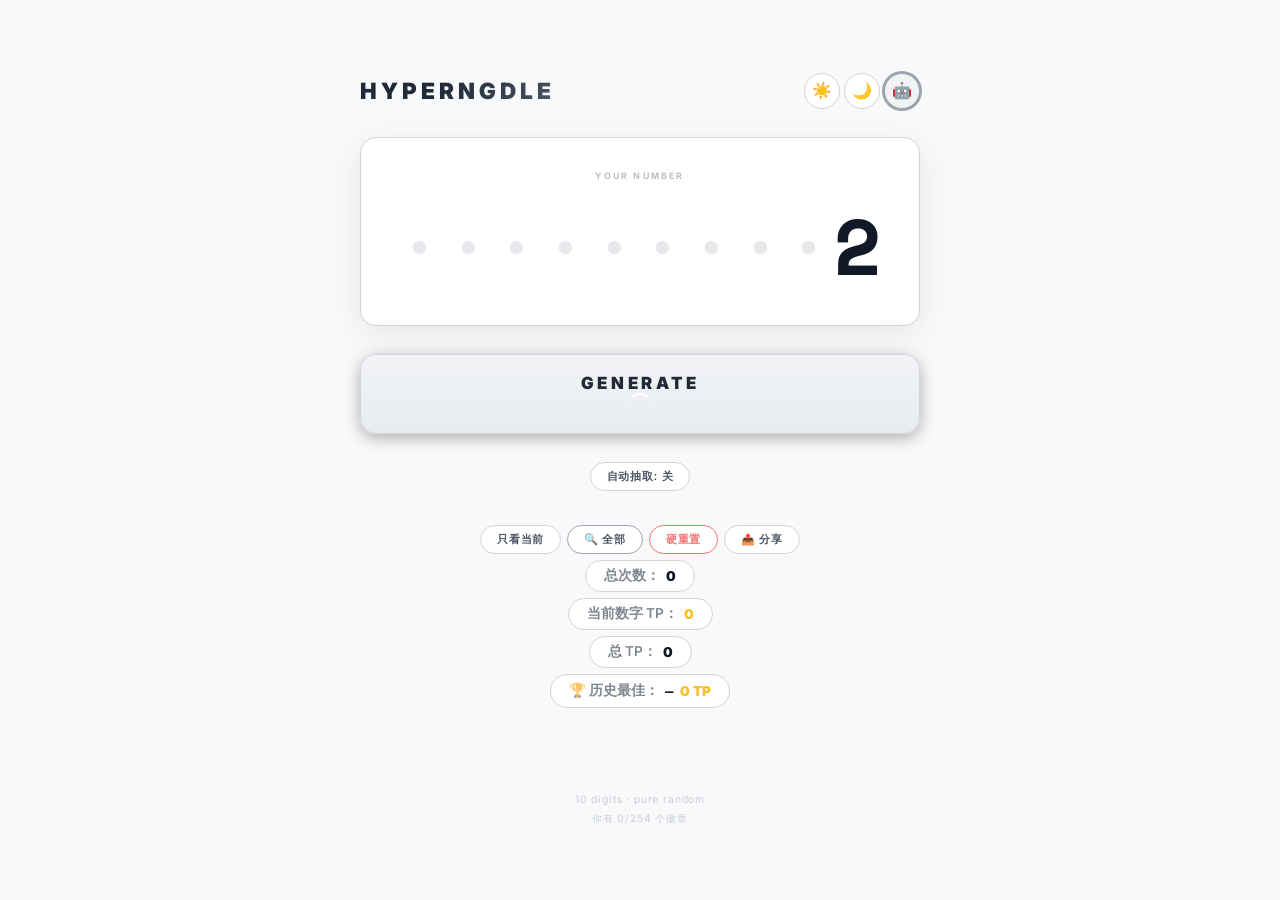
==== HYPERNGdle/index.html @ 8ba13010 "Add files via upload" ====
<!DOCTYPE html>
<html lang="zh-CN">
<head>
    <meta charset="UTF-8" />
    <meta name="viewport" content="width=device-width, initial-scale=1.0" />
    <title>HYPERNGdle</title>

    <link rel="preconnect" href="https://fonts.googleapis.com" />
    <link rel="preconnect" href="https://fonts.gstatic.com" crossorigin />
    <link href="https://fonts.googleapis.com/css2?family=Inter:opsz,wght@14..32,400;14..32,700;14..32,900&family=Space+Mono:wght@400;700&display=swap" rel="stylesheet" />
    <link rel="stylesheet" href="style.css" />
</head>
<body>

    <div class="app" role="main">
        <div class="app-header">
            <h1 class="title">HYPERNGdle</h1>
            <div class="theme-switcher" id="themeSwitcher">
                <button class="theme-btn" data-theme="light" aria-label="亮色主题">☀️</button>
                <button class="theme-btn" data-theme="dark" aria-label="暗色主题">🌙</button>
                <button class="theme-btn" data-theme="auto" aria-label="跟随系统">🤖</button>
            </div>
        </div>

        <div class="number-card" id="numberCard">
            <div class="number-card__label">Your Number</div>
            <div class="number-card__digits" id="digitsContainer">
                <!-- 10 个占位符，JS 会填充 -->
            </div>
        </div>

        <button class="btn-generate" id="generateBtn" aria-label="生成新的10位随机数">
            <span class="btn__text">Generate</span>
            <span class="btn__spinner"></span>
        </button>

        <!-- ===== 新增：自动抽取开关 ===== -->
        <div class="auto-generate-controls">
            <button id="autoGenerateBtn" class="btn-toggle-badges">自动抽取: 关</button>
        </div>

        <!-- 徽章 & 得分区域 -->
        <div class="badge-area" id="badgeArea">
            <div class="badge-area__scores">
                <div class="badge-controls">
                    <button id="toggleBadgeDisplay" class="btn-toggle-badges">隐藏未获得徽章</button>
                    <button id="filterBtn" class="btn-toggle-badges btn-filter">🔍 全部</button>
                    <button id="hardResetBtn" class="btn-toggle-badges btn-reset" style="color: #f87171; border-color: #f87171;">硬重置</button>
                    <button class="btn-share" id="shareBtn" aria-label="分享当前数字"><span>📤 分享</span></button>
                </div>
                <div class="badge-score-item">
                    <span class="badge-score-label">总次数：</span>
                    <span class="badge-score-value" id="totalGenerations">0</span>
                </div>
                <div class="badge-score-item">
                    <span class="badge-score-label">当前数字 TP：</span>
                    <span class="badge-score-value" id="currentScore">0</span>
                </div>
                <div class="badge-score-item">
                    <span class="badge-score-label">总 TP：</span>
                    <span class="badge-score-value" id="totalScore">0</span>
                </div>
                <div class="badge-score-item best-record" id="bestRecord">
                    <span class="best-label">🏆 历史最佳：</span>
                    <span class="best-number" id="bestNumber">—</span>
                    <span class="best-score" id="bestScore">0 TP</span>
                </div>
            </div>
            <div class="badge-list" id="badgeList"></div>
        </div>

        <div class="footer">
            <div>10 digits · pure random</div>
            <div class="badge-progress" id="badgeProgress">你有 0/0 个徽章</div>
        </div>
    </div>

    <!-- 按顺序加载 JS -->
    <script src="math-utils.js"></script>
    <script src="badge-defs.js"></script>
    <script src="badges.js"></script>
    <script src="app.js"></script>
</body>
</html>
---- HYPERNGdle/style.css ----
/* ===== RNGdle 完全复刻（极致优化版） ===== */
*,
*::before,
*::after {
    margin: 0;
    padding: 0;
    box-sizing: border-box;
}

/* ===== 基础变量（默认暗色） ===== */
:root {
    --background: #0a0a0a;
    --surface: #141414;
    --surface-raised: #1e1e1e;
    --surface-dim: #0f0f0f;
    --outline: #2a2a2a;
    --outline-strong: #4a4a4a;
    --prose: #f0f0f0;
    --prose-2: #b8b8b8;
    --prose-3: #5a5a5a;
    --radius: 16px;
    --font-ui: 'Inter', -apple-system, BlinkMacSystemFont, sans-serif;
    --font-mono: 'Space Mono', 'Courier New', monospace;

    --rarity-平庸: #b0b0b0;
    --rarity-普通: #6ee7b7;
    --rarity-罕见: #93c5fd;
    --rarity-稀有: #a78bfa;
    --rarity-史诗: #fbbf24;
    --rarity-传说: #f472b6;
    --rarity-神话: #34d399;
    --rarity-超越: #60a5fa;
    --rarity-终结: #f87171;
}

/* ===== 亮色主题覆盖 ===== */
[data-theme="light"] {
    --background: #f8f9fa;
    --surface: #ffffff;
    --surface-raised: #f1f3f5;
    --surface-dim: #e9ecef;
    --outline: #d1d5db;
    --outline-strong: #9ca3af;
    --prose: #111827;
    --prose-2: #4b5563;
    --prose-3: #9ca3af;
}

html {
    font-size: 16px;
    -webkit-font-smoothing: antialiased;
}

body {
    background: var(--background);
    color: var(--prose);
    font-family: var(--font-ui);
    min-height: 100dvh;
    display: flex;
    align-items: center;
    justify-content: center;
    padding: 20px;
    background-image:
        radial-gradient(ellipse at 50% 90%, rgba(255, 255, 255, 0.025) 0%, transparent 70%),
        radial-gradient(ellipse at 30% 20%, rgba(255, 255, 255, 0.015) 0%, transparent 50%);
}

.app {
    width: 100%;
    max-width: 560px;
    display: flex;
    flex-direction: column;
    align-items: center;
    gap: 28px;
}

/* ===== 标题 + 主题切换 ===== */
.app-header {
    width: 100%;
    display: flex;
    align-items: center;
    justify-content: space-between;
    gap: 12px;
}

.title {
    font-size: 1.4rem;
    font-weight: 900;
    letter-spacing: 0.18em;
    text-transform: uppercase;
    color: var(--prose);
    background: linear-gradient(135deg, #fff 40%, var(--prose-2) 100%);
    -webkit-background-clip: text;
    -webkit-text-fill-color: transparent;
    background-clip: text;
    filter: drop-shadow(0 0 30px rgba(255, 255, 255, 0.04));
    margin: 0;
}

[data-theme="light"] .title {
    background: linear-gradient(135deg, #1f2937 40%, #4b5563 100%);
    -webkit-background-clip: text;
    -webkit-text-fill-color: transparent;
    background-clip: text;
}

.theme-switcher {
    display: flex;
    gap: 4px;
    flex-shrink: 0;
}

.theme-btn {
    background: var(--surface);
    border: 1px solid var(--outline);
    color: var(--prose-2);
    width: 36px;
    height: 36px;
    border-radius: 50%;
    font-size: 1rem;
    cursor: pointer;
    display: flex;
    align-items: center;
    justify-content: center;
    transition: all 0.2s ease;
    padding: 0;
}

.theme-btn:hover {
    border-color: var(--outline-strong);
    color: var(--prose);
    background: var(--surface-raised);
    transform: scale(1.05);
}

.theme-btn:active {
    transform: scale(0.92);
}

.theme-btn.active {
    border-color: var(--outline-strong);
    color: var(--prose);
    background: var(--surface-raised);
    box-shadow: 0 0 0 2px var(--outline-strong);
}

/* ===== 数字卡片 ===== */
.number-card {
    width: 100%;
    background: var(--surface);
    border: 1px solid var(--outline);
    border-radius: var(--radius);
    padding: 32px 20px 28px;
    display: flex;
    flex-direction: column;
    align-items: center;
    gap: 6px;
    position: relative;
    overflow: hidden;
    transition: border-color 0.4s ease, box-shadow 0.4s ease;
    box-shadow: 0 8px 32px rgba(0, 0, 0, 0.6), inset 0 1px 0 rgba(255, 255, 255, 0.05);
}
[data-theme="light"] .number-card {
    box-shadow: 0 8px 32px rgba(0, 0, 0, 0.08), inset 0 1px 0 rgba(255, 255, 255, 0.8);
}
.number-card::before {
    content: '';
    position: absolute;
    inset: -1px -1px auto -1px;
    height: 55%;
    background: linear-gradient(180deg,
            rgba(255, 255, 255, 0.06) 0%,
            rgba(255, 255, 255, 0.02) 40%,
            transparent 100%);
    pointer-events: none;
    border-radius: var(--radius) var(--radius) 0 0;
}
.number-card::after {
    content: '';
    position: absolute;
    inset: auto -1px -1px -1px;
    height: 30%;
    background: linear-gradient(0deg, rgba(255, 255, 255, 0.02) 0%, transparent 100%);
    pointer-events: none;
    border-radius: 0 0 var(--radius) var(--radius);
}
.number-card__label {
    font-size: 0.55rem;
    font-weight: 700;
    letter-spacing: 0.25em;
    text-transform: uppercase;
    color: var(--prose-3);
    position: relative;
    z-index: 1;
    margin-bottom: 6px;
    opacity: 0.7;
}
.number-card__digits {
    display: flex;
    justify-content: center;
    align-items: center;
    gap: 0.04em;
    font-family: var(--font-mono);
    font-weight: 700;
    font-size: clamp(2.4rem, 10vw, 4.4rem);
    letter-spacing: 0.04em;
    color: var(--prose);
    text-shadow: 0 1px 4px rgba(0, 0, 0, 0.6);
    position: relative;
    z-index: 1;
    min-height: 1.4em;
    filter: drop-shadow(0 0 10px rgba(255, 255, 255, 0.04));
}
[data-theme="light"] .number-card__digits {
    text-shadow: 0 1px 4px rgba(0, 0, 0, 0.05);
}
.digit {
    display: inline-block;
    transition: color 0.15s ease, transform 0.25s cubic-bezier(0.34, 1.56, 0.64, 1), opacity 0.2s ease;
    min-width: 0.5em;
    text-align: center;
    color: var(--prose-3);
    opacity: 0.25;
    font-weight: 700;
}
.digit--active {
    color: var(--prose);
    opacity: 1;
    transform: scale(1.12);
    text-shadow: 0 0 24px rgba(255, 255, 255, 0.10);
}
.digit--revealed {
    color: var(--prose);
    opacity: 1;
    transform: scale(1);
    text-shadow: 0 0 16px rgba(255, 255, 255, 0.06);
}
.digit--leading-zero {
    opacity: 0.18 !important;
    color: var(--prose-3) !important;
    transform: scale(0.92) !important;
}
.number-card--glow {
    border-color: var(--outline-strong);
    box-shadow: 0 8px 40px rgba(255, 255, 255, 0.05), inset 0 0 40px rgba(255, 255, 255, 0.02);
}
[data-theme="light"] .number-card--glow {
    box-shadow: 0 8px 40px rgba(0, 0, 0, 0.08), inset 0 0 40px rgba(0, 0, 0, 0.02);
}

/* ===== 生成按钮 ===== */
.btn-generate {
    width: 100%;
    padding: 18px 12px;
    background: linear-gradient(180deg, #1e1e1e 0%, #0e0e0e 100%);
    color: #fff;
    font-family: var(--font-ui);
    font-size: 1.05rem;
    font-weight: 900;
    letter-spacing: 0.22em;
    text-transform: uppercase;
    border: 1px solid var(--outline);
    border-radius: var(--radius);
    cursor: pointer;
    transition: all 0.2s cubic-bezier(0.34, 1.56, 0.64, 1);
    position: relative;
    overflow: hidden;
    user-select: none;
    box-shadow: 0 4px 20px rgba(0, 0, 0, 0.5), inset 0 1px 0 rgba(255, 255, 255, 0.05);
}
[data-theme="light"] .btn-generate {
    background: linear-gradient(180deg, #f1f3f5 0%, #e9ecef 100%);
    color: #1f2937;
    box-shadow: 0 4px 20px rgba(0, 0, 0, 0.05);
}
.btn-generate::before {
    content: '';
    position: absolute;
    inset: 0;
    background: linear-gradient(180deg, rgba(255, 255, 255, 0.05) 0%, transparent 60%);
    pointer-events: none;
    border-radius: var(--radius);
}
.btn-generate:hover:not(:disabled) {
    background: linear-gradient(180deg, #2e2e2e 0%, #1a1a1a 100%);
    border-color: var(--outline-strong);
    transform: scale(1.015);
    box-shadow: 0 8px 32px rgba(0, 0, 0, 0.6), inset 0 1px 0 rgba(255, 255, 255, 0.08);
}
[data-theme="light"] .btn-generate:hover:not(:disabled) {
    background: linear-gradient(180deg, #ffffff 0%, #f1f3f5 100%);
    box-shadow: 0 8px 32px rgba(0, 0, 0, 0.08);
}
.btn-generate:active:not(:disabled) {
    transform: scale(0.97);
    box-shadow: 0 2px 8px rgba(0, 0, 0, 0.3);
    transition-duration: 0.06s;
}
.btn-generate:disabled {
    opacity: 0.45;
    cursor: not-allowed;
    transform: none;
    box-shadow: 0 4px 16px rgba(0, 0, 0, 0.3);
}
.btn-generate .btn__text {
    transition: opacity 0.2s ease;
    position: relative;
    z-index: 1;
}
.btn-generate .btn__spinner {
    display: none;
    width: 22px;
    height: 22px;
    border: 2.5px solid rgba(255, 255, 255, 0.12);
    border-top-color: #fff;
    border-radius: 50%;
    animation: spin 0.7s linear infinite;
    margin: 0 auto;
    position: relative;
    z-index: 1;
}
.btn-generate.is-loading .btn__text {
    opacity: 0;
}
.btn-generate.is-loading .btn__spinner {
    display: block;
}
@keyframes spin {
    to { transform: rotate(360deg); }
}

/* ===== 徽章区域 ===== */
.badge-area {
    width: 100%;
    display: flex;
    flex-direction: column;
    align-items: center;
    gap: 14px;
    margin-top: 2px;
}
.badge-area__scores {
    display: flex;
    flex-direction: column;
    align-items: center;
    gap: 6px;
    width: 100%;
}
.badge-score-item {
    display: flex;
    align-items: center;
    gap: 6px;
    font-size: 0.85rem;
    font-weight: 600;
    color: var(--prose-2);
    background: var(--surface);
    padding: 6px 18px;
    border-radius: 40px;
    border: 1px solid var(--outline);
    box-shadow: inset 0 1px 0 rgba(255, 255, 255, 0.03);
}
.badge-score-label {
    opacity: 0.7;
}
.badge-score-value {
    color: var(--prose);
    font-weight: 900;
}
#currentScore {
    color: #fbbf24;
}
.badge-list {
    display: flex;
    flex-wrap: wrap;
    justify-content: center;
    gap: 8px;
    min-height: 38px;
    padding: 2px 0;
}

/* ===== 徽章 Pill ===== */
.badge-pill {
    display: inline-flex;
    align-items: center;
    gap: 0.3rem;
    padding: 0.25rem 0.7rem 0.25rem 0.5rem;
    border-radius: 9999px;
    font-family: var(--font-ui);
    font-size: 0.75rem;
    font-weight: 600;
    background: var(--surface-raised);
    border: 1px solid var(--outline);
    color: var(--prose-2);
    transition: transform 0.15s ease, border-color 0.2s ease, box-shadow 0.2s ease;
    box-shadow: inset 0 1px 0 rgba(255, 255, 255, 0.03);
    background-image: radial-gradient(circle at 30% 30%, rgba(255, 255, 255, 0.04) 0%, transparent 70%);
    cursor: default;
}
.badge-pill:hover {
    transform: translateY(-1px) scale(1.02);
    box-shadow: 0 6px 16px rgba(0, 0, 0, 0.4);
}
.badge-pill .badge-emoji {
    font-size: 1rem;
    line-height: 1;
    filter: drop-shadow(0 1px 2px rgba(0, 0, 0, 0.3));
}
.badge-pill .badge-name {
    color: var(--prose);
    font-weight: 600;
}
.badge-pill .badge-rarity {
    font-size: 0.5rem;
    font-weight: 700;
    letter-spacing: 0.08em;
    text-transform: uppercase;
    padding: 2px 10px;
    border-radius: 20px;
    background: rgba(255, 255, 255, 0.05);
    border: 1px solid currentColor;
    line-height: 1.4;
    opacity: 0.9;
}
.badge-pill .badge-score {
    font-size: 0.55rem;
    font-weight: 700;
    letter-spacing: 0.04em;
    padding: 2px 10px;
    border-radius: 20px;
    background: rgba(255, 255, 255, 0.05);
    border: 1px solid rgba(255, 255, 255, 0.12);
    color: var(--prose-2);
    line-height: 1.4;
    white-space: nowrap;
}

/* 稀有度颜色 */
.badge-pill--平庸 { border-color: var(--rarity-平庸); color: var(--rarity-平庸); background: rgba(176,176,176,0.07); box-shadow: 0 0 6px rgba(176,176,176,0.1); }
.badge-pill--平庸 .badge-rarity { color: var(--rarity-平庸); border-color: var(--rarity-平庸); }
.badge-pill--普通 { border-color: var(--rarity-普通); color: var(--rarity-普通); background: rgba(110,231,183,0.07); box-shadow: 0 0 8px rgba(110,231,183,0.15); }
.badge-pill--普通 .badge-rarity { color: var(--rarity-普通); border-color: var(--rarity-普通); }
.badge-pill--罕见 { border-color: var(--rarity-罕见); color: var(--rarity-罕见); background: rgba(147,197,253,0.07); box-shadow: 0 0 10px rgba(147,197,253,0.2); }
.badge-pill--罕见 .badge-rarity { color: var(--rarity-罕见); border-color: var(--rarity-罕见); }
.badge-pill--稀有 { border-color: var(--rarity-稀有); color: var(--rarity-稀有); background: rgba(167,139,250,0.07); box-shadow: 0 0 12px rgba(167,139,250,0.25); }
.badge-pill--稀有 .badge-rarity { color: var(--rarity-稀有); border-color: var(--rarity-稀有); }
.badge-pill--史诗 { border-color: var(--rarity-史诗); color: var(--rarity-史诗); background: rgba(251,191,36,0.07); box-shadow: 0 0 14px rgba(251,191,36,0.3); }
.badge-pill--史诗 .badge-rarity { color: var(--rarity-史诗); border-color: var(--rarity-史诗); }
.badge-pill--传说 { border-color: var(--rarity-传说); color: var(--rarity-传说); background: rgba(244,114,182,0.07); box-shadow: 0 0 16px rgba(244,114,182,0.35); }
.badge-pill--传说 .badge-rarity { color: var(--rarity-传说); border-color: var(--rarity-传说); }
.badge-pill--神话 { border-color: var(--rarity-神话); color: var(--rarity-神话); background: rgba(52,211,153,0.07); box-shadow: 0 0 18px rgba(52,211,153,0.4); }
.badge-pill--神话 .badge-rarity { color: var(--rarity-神话); border-color: var(--rarity-神话); }
.badge-pill--超越 { border-color: var(--rarity-超越); color: var(--rarity-超越); background: rgba(96,165,250,0.07); box-shadow: 0 0 20px rgba(96,165,250,0.45); }
.badge-pill--超越 .badge-rarity { color: var(--rarity-超越); border-color: var(--rarity-超越); }
/* 终结：红色填充 */
.badge-pill--终结 {
    border-color: #f87171;
    color: #fff;
    background: #f87171;
    box-shadow: 0 0 24px rgba(248,113,113,0.5);
}
.badge-pill--终结 .badge-rarity { color: #fff; border-color: rgba(255,255,255,0.6); background: rgba(0,0,0,0.15); }
.badge-pill--终结 .badge-score { color: #fff; border-color: rgba(255,255,255,0.4); background: rgba(0,0,0,0.1); }

.badge-pill--inactive { opacity: 0.3; filter: grayscale(0.3); transition: opacity 0.3s ease, filter 0.3s ease; }
.badge-pill--无尽 {
    border-color: transparent;
    color: #fff;
    background: linear-gradient(135deg, #ff0000, #ff7f00, #ffff00, #00ff00, #0000ff, #8b00ff, #ff0000);
    background-size: 400% 400%;
    animation: rainbow-bg 6s ease infinite;
    box-shadow: 0 0 20px rgba(255,255,255,0.25);
    text-shadow: 0 1px 4px rgba(0,0,0,0.4);
}
.badge-pill--无尽 .badge-rarity { color: #fff; border-color: rgba(255,255,255,0.6); background: rgba(0,0,0,0.15); }
.badge-pill--无尽 .badge-score { color: #fff; border-color: rgba(255,255,255,0.4); background: rgba(0,0,0,0.1); }
@keyframes rainbow-bg { 0% { background-position: 0% 50%; } 50% { background-position: 100% 50%; } 100% { background-position: 0% 50%; } }
.badge-pill--无尽:hover { transform: translateY(-1px) scale(1.02); box-shadow: 0 0 30px rgba(255,255,255,0.35); }

/* ===== 控制按钮组 ===== */
.badge-controls {
    width: 100%;
    display: flex;
    justify-content: center;
    margin-top: 4px;
    gap: 6px;
    flex-wrap: wrap;
}
.btn-toggle-badges {
    background: var(--surface);
    border: 1px solid var(--outline);
    color: var(--prose-2);
    font-size: 0.7rem;
    font-weight: 600;
    padding: 6px 16px;
    border-radius: 40px;
    cursor: pointer;
    transition: all 0.2s ease;
    letter-spacing: 0.06em;
    user-select: none;
}
.btn-toggle-badges:hover {
    border-color: var(--outline-strong);
    color: var(--prose);
    background: var(--surface-raised);
}
.btn-toggle-badges:active { transform: scale(0.96); }

/* 筛选按钮 */
.btn-filter {
    min-width: 70px;
    justify-content: center;
}
.btn-filter.filter-all {
    border-color: var(--outline-strong);
    color: var(--prose-2);
    background: var(--surface);
}
.btn-filter.filter-all:hover {
    border-color: var(--prose-2);
    color: var(--prose);
    background: var(--surface-raised);
}
/* 筛选按钮稀有度颜色（与徽章保持一致） */
.btn-filter.badge-pill--平庸 { border-color: var(--rarity-平庸); color: var(--rarity-平庸); background: rgba(176,176,176,0.06); }
.btn-filter.badge-pill--平庸:hover { background: rgba(176,176,176,0.12); }
.btn-filter.badge-pill--普通 { border-color: var(--rarity-普通); color: var(--rarity-普通); background: rgba(110,231,183,0.06); }
.btn-filter.badge-pill--普通:hover { background: rgba(110,231,183,0.12); }
.btn-filter.badge-pill--罕见 { border-color: var(--rarity-罕见); color: var(--rarity-罕见); background: rgba(147,197,253,0.06); }
.btn-filter.badge-pill--罕见:hover { background: rgba(147,197,253,0.12); }
.btn-filter.badge-pill--稀有 { border-color: var(--rarity-稀有); color: var(--rarity-稀有); background: rgba(167,139,250,0.06); }
.btn-filter.badge-pill--稀有:hover { background: rgba(167,139,250,0.12); }
.btn-filter.badge-pill--史诗 { border-color: var(--rarity-史诗); color: var(--rarity-史诗); background: rgba(251,191,36,0.06); }
.btn-filter.badge-pill--史诗:hover { background: rgba(251,191,36,0.12); }
.btn-filter.badge-pill--传说 { border-color: var(--rarity-传说); color: var(--rarity-传说); background: rgba(244,114,182,0.06); }
.btn-filter.badge-pill--传说:hover { background: rgba(244,114,182,0.12); }
.btn-filter.badge-pill--神话 { border-color: var(--rarity-神话); color: var(--rarity-神话); background: rgba(52,211,153,0.06); }
.btn-filter.badge-pill--神话:hover { background: rgba(52,211,153,0.12); }
.btn-filter.badge-pill--超越 { border-color: var(--rarity-超越); color: var(--rarity-超越); background: rgba(96,165,250,0.06); }
.btn-filter.badge-pill--超越:hover { background: rgba(96,165,250,0.12); }
/* 终结筛选按钮：红色填充 */
.btn-filter.badge-pill--终结 {
    border-color: #f87171;
    color: #fff;
    background: #f87171;
}
.btn-filter.badge-pill--终结:hover { filter: brightness(1.1); }
.btn-filter.badge-pill--无尽 {
    border-color: transparent;
    color: #fff;
    background: linear-gradient(135deg, #ff0000, #ff7f00, #ffff00, #00ff00, #0000ff, #8b00ff, #ff0000);
    background-size: 400% 400%;
    animation: rainbow-bg 6s ease infinite;
}
.btn-filter.badge-pill--无尽:hover { filter: brightness(1.1); }

.btn-reset { color: #f87171 !important; border-color: #f87171 !important; }
.btn-reset:hover { background: rgba(248,113,113,0.1) !important; }
.btn-share {
    background: var(--surface);
    border: 1px solid var(--outline);
    color: var(--prose-2);
    font-size: 0.7rem;
    font-weight: 600;
    padding: 6px 16px;
    border-radius: 40px;
    cursor: pointer;
    transition: all 0.2s ease;
    letter-spacing: 0.06em;
    display: inline-flex;
    align-items: center;
    gap: 4px;
}
.btn-share:hover {
    border-color: var(--outline-strong);
    color: var(--prose);
    background: var(--surface-raised);
}
.btn-share:active { transform: scale(0.96); }

.best-record { gap: 6px; }
.best-record .best-number { font-family: var(--font-mono); font-weight: 700; color: var(--prose); letter-spacing: 0.04em; }
.best-record .best-score { font-weight: 900; color: #fbbf24; }
.best-record .best-label { opacity: 0.7; }

.footer {
    font-size: 0.65rem;
    color: var(--prose-3);
    letter-spacing: 0.08em;
    text-align: center;
    margin-top: 2px;
    opacity: 0.5;
    font-weight: 400;
}

/* ===== 响应式 ===== */
@media (max-width: 480px) {
    .number-card { padding: 22px 14px 20px; }
    .number-card__digits { font-size: clamp(1.8rem, 12vw, 3.2rem); }
    .btn-generate { font-size: 0.9rem; padding: 16px 12px; letter-spacing: 0.18em; }
    .title { font-size: 1.1rem; letter-spacing: 0.14em; }
    .badge-score-item { font-size: 0.8rem; padding: 4px 14px; }
    .badge-pill { font-size: 0.7rem; padding: 0.2rem 0.6rem 0.2rem 0.4rem; gap: 0.2rem; }
    .badge-pill .badge-emoji { font-size: 0.85rem; }
    .badge-pill .badge-rarity { font-size: 0.45rem; padding: 1px 8px; }
    .badge-pill .badge-score { font-size: 0.5rem; padding: 1px 8px; }
    .app { gap: 20px; }
    .theme-btn { width: 30px; height: 30px; font-size: 0.85rem; }
    .btn-toggle-badges { font-size: 0.6rem; padding: 4px 12px; }
    .btn-filter { min-width: 56px; }
}
@media (max-width: 380px) {
    .number-card__digits { font-size: clamp(1.4rem, 10vw, 2.4rem); }
    .badge-pill { font-size: 0.6rem; padding: 0.15rem 0.5rem 0.15rem 0.3rem; gap: 0.15rem; }
    .badge-pill .badge-rarity, .badge-pill .badge-score { font-size: 0.4rem; padding: 0 6px; }
}

/* ===== 卡片入场动画 ===== */
@keyframes card-enter {
    0% {
        opacity: 0.6;
        transform: scale(0.96) translateY(6px);
    }
    60% {
        opacity: 1;
        transform: scale(1.01) translateY(-2px);
    }
    100% {
        opacity: 1;
        transform: scale(1) translateY(0);
    }
}

.card-enter {
    animation: card-enter 0.5s cubic-bezier(0.34, 1.56, 0.64, 1) forwards;
}

/* 活跃徽章的得分金色高亮 */
.badge-score--active {
    color: #fbbf24 !important;
    border-color: #fbbf24 !important;
    background: rgba(251, 191, 36, 0.15) !important;
}

/* === 底部信息（两行统一样式） === */
.footer {
    font-size: 0.65rem;
    color: var(--prose-3);
    letter-spacing: 0.08em;
    text-align: center;
    opacity: 0.5;
    font-weight: 400;
    line-height: 1.6;
    display: flex;
    flex-direction: column;
    align-items: center;
    gap: 2px;                /* 控制两行间距 */
    margin-top: 4px;         /* 与上方徽章区域的间距 */
}

/* 两行文字继承父级样式，无需额外定义 */
.footer > div {
    /* 自动继承 .footer 的全部样式 */
}
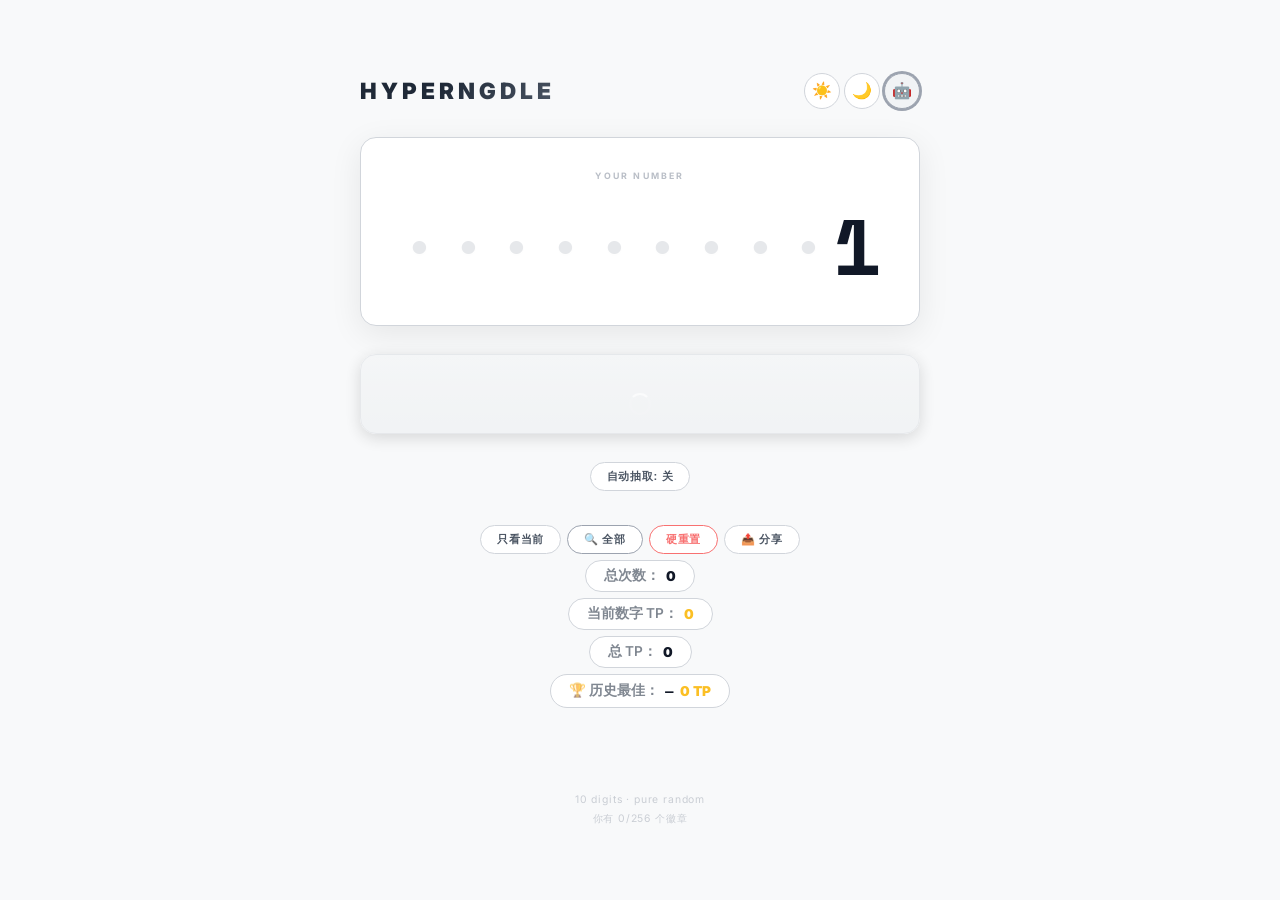
==== commit b5dc9fc1: "Add files via upload" ====
--- a/HYPERNGdle/index.html
+++ b/HYPERNGdle/index.html
@@ -76,7 +76,7 @@
     </div>
 
     <!-- 按顺序加载 JS -->
-    <script src="math-utils.js"></script>
+    <script src="badge-utils.js"></script>
     <script src="badge-defs.js"></script>
     <script src="badges.js"></script>
     <script src="app.js"></script>
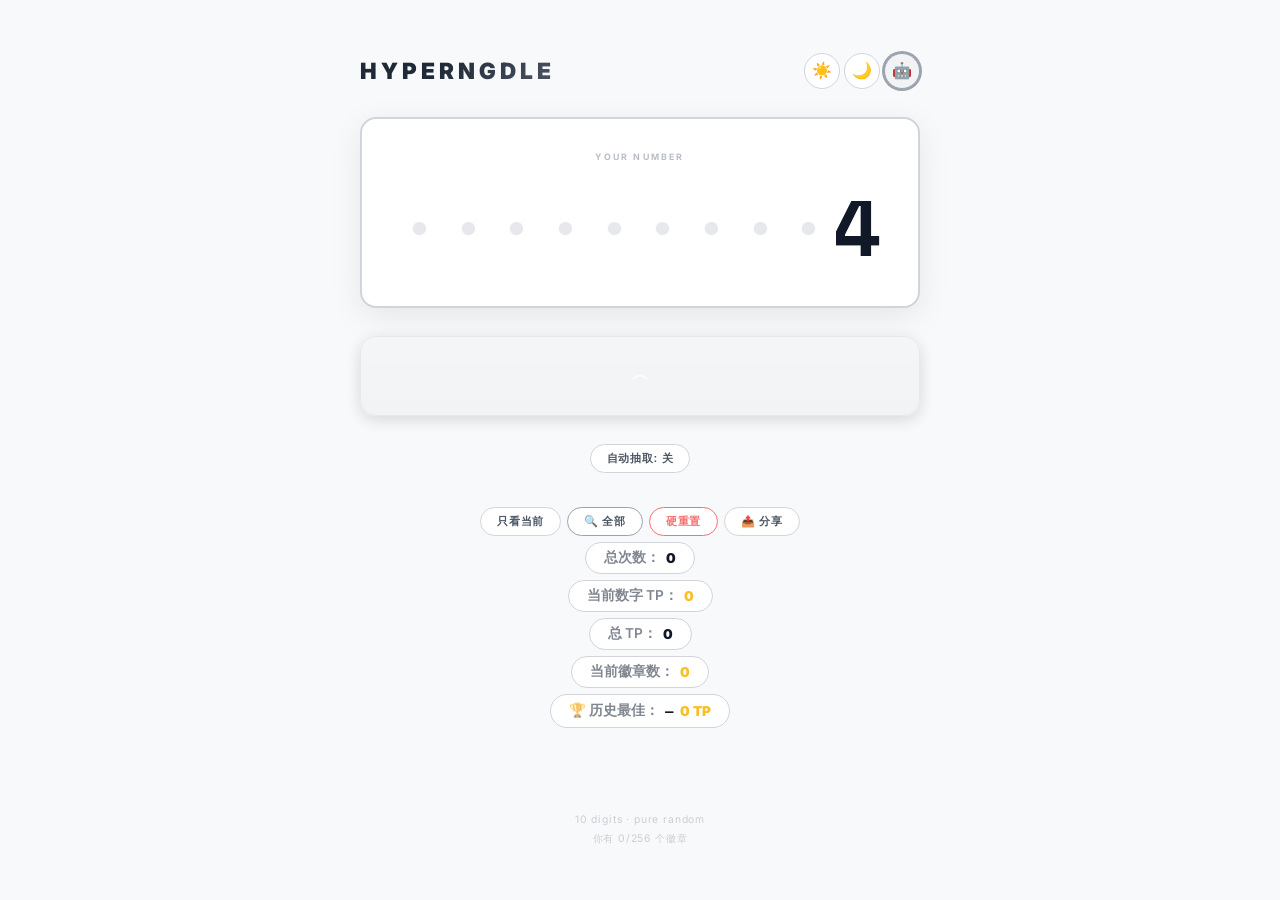
==== commit 016f72c2: "Add files via upload" ====
--- a/HYPERNGdle/index.html
+++ b/HYPERNGdle/index.html
@@ -60,6 +60,11 @@
                     <span class="badge-score-label">总 TP：</span>
                     <span class="badge-score-value" id="totalScore">0</span>
                 </div>
+                <!-- 新增 -->
+                <div class="badge-score-item">
+                    <span class="badge-score-label">当前徽章数：</span>
+                    <span class="badge-score-value" id="currentBadgeCount">0</span>
+                </div>
                 <div class="badge-score-item best-record" id="bestRecord">
                     <span class="best-label">🏆 历史最佳：</span>
                     <span class="best-number" id="bestNumber">—</span>
--- a/HYPERNGdle/style.css
+++ b/HYPERNGdle/style.css
@@ -1,4 +1,4 @@
-/* ===== RNGdle 完全复刻（极致优化版） ===== */
+/* ===== RNGdle 完美复刻（极致优化版，接近原版） ===== */
 *,
 *::before,
 *::after {
@@ -7,21 +7,32 @@
     box-sizing: border-box;
 }
 
-/* ===== 基础变量（默认暗色） ===== */
+/* ===== 基础变量（暗色主题） ===== */
 :root {
+    /* 背景与表面 */
     --background: #0a0a0a;
     --surface: #141414;
     --surface-raised: #1e1e1e;
     --surface-dim: #0f0f0f;
     --outline: #2a2a2a;
     --outline-strong: #4a4a4a;
+    --outline-mid: #3a3a3a;
     --prose: #f0f0f0;
     --prose-2: #b8b8b8;
     --prose-3: #5a5a5a;
+    --prose-body: #d0d0d0;
+    --muted: #6a6a6a;
+
+    /* 字体 */
+    --font-ui: 'Inter', -apple-system, BlinkMacSystemFont, 'Segoe UI', Roboto, sans-serif;
+    --font-mono: 'Space Mono', 'Courier New', monospace;
+
+    /* 半径 */
     --radius: 16px;
-    --font-ui: 'Inter', -apple-system, BlinkMacSystemFont, sans-serif;
-    --font-mono: 'Space Mono', 'Courier New', monospace;
-
+    --radius-lg: 12px;
+    --radius-md: 8px;
+
+    /* 稀有度颜色（原版风格） */
     --rarity-平庸: #b0b0b0;
     --rarity-普通: #6ee7b7;
     --rarity-罕见: #93c5fd;
@@ -31,6 +42,10 @@
     --rarity-神话: #34d399;
     --rarity-超越: #60a5fa;
     --rarity-终结: #f87171;
+
+    /* 内部阴影 & 发光 */
+    --card-glow: 0 8px 32px rgba(0, 0, 0, 0.6), inset 0 1px 0 rgba(255, 255, 255, 0.05);
+    --card-glow-light: 0 8px 32px rgba(0, 0, 0, 0.08), inset 0 1px 0 rgba(255, 255, 255, 0.8);
 }
 
 /* ===== 亮色主题覆盖 ===== */
@@ -41,14 +56,19 @@
     --surface-dim: #e9ecef;
     --outline: #d1d5db;
     --outline-strong: #9ca3af;
+    --outline-mid: #b0b8c0;
     --prose: #111827;
     --prose-2: #4b5563;
     --prose-3: #9ca3af;
-}
-
+    --prose-body: #374151;
+    --muted: #6b7280;
+}
+
+/* ===== 全局样式 ===== */
 html {
     font-size: 16px;
     -webkit-font-smoothing: antialiased;
+    -moz-osx-font-smoothing: grayscale;
 }
 
 body {
@@ -74,7 +94,7 @@
     gap: 28px;
 }
 
-/* ===== 标题 + 主题切换 ===== */
+/* ===== 顶部标题 & 主题切换 ===== */
 .app-header {
     width: 100%;
     display: flex;
@@ -89,7 +109,7 @@
     letter-spacing: 0.18em;
     text-transform: uppercase;
     color: var(--prose);
-    background: linear-gradient(135deg, #fff 40%, var(--prose-2) 100%);
+    background: linear-gradient(135deg, #ffffff 40%, var(--prose-2) 100%);
     -webkit-background-clip: text;
     -webkit-text-fill-color: transparent;
     background-clip: text;
@@ -144,11 +164,11 @@
     box-shadow: 0 0 0 2px var(--outline-strong);
 }
 
-/* ===== 数字卡片 ===== */
+/* ===== 数字卡片（完全复刻原版ShinyNumberArtifact） ===== */
 .number-card {
     width: 100%;
     background: var(--surface);
-    border: 1px solid var(--outline);
+    border: 2px solid var(--outline);
     border-radius: var(--radius);
     padding: 32px 20px 28px;
     display: flex;
@@ -158,11 +178,13 @@
     position: relative;
     overflow: hidden;
     transition: border-color 0.4s ease, box-shadow 0.4s ease;
-    box-shadow: 0 8px 32px rgba(0, 0, 0, 0.6), inset 0 1px 0 rgba(255, 255, 255, 0.05);
+    box-shadow: var(--card-glow);
 }
 [data-theme="light"] .number-card {
-    box-shadow: 0 8px 32px rgba(0, 0, 0, 0.08), inset 0 1px 0 rgba(255, 255, 255, 0.8);
-}
+    box-shadow: var(--card-glow-light);
+}
+
+/* 顶部高光 */
 .number-card::before {
     content: '';
     position: absolute;
@@ -175,6 +197,8 @@
     pointer-events: none;
     border-radius: var(--radius) var(--radius) 0 0;
 }
+
+/* 底部柔光 */
 .number-card::after {
     content: '';
     position: absolute;
@@ -184,6 +208,15 @@
     pointer-events: none;
     border-radius: 0 0 var(--radius) var(--radius);
 }
+
+.number-card--glow {
+    border-color: var(--outline-strong);
+    box-shadow: 0 8px 40px rgba(255, 255, 255, 0.05), inset 0 0 40px rgba(255, 255, 255, 0.02);
+}
+[data-theme="light"] .number-card--glow {
+    box-shadow: 0 8px 40px rgba(0, 0, 0, 0.08), inset 0 0 40px rgba(0, 0, 0, 0.02);
+}
+
 .number-card__label {
     font-size: 0.55rem;
     font-weight: 700;
@@ -195,6 +228,7 @@
     margin-bottom: 6px;
     opacity: 0.7;
 }
+
 .number-card__digits {
     display: flex;
     justify-content: center;
@@ -214,6 +248,8 @@
 [data-theme="light"] .number-card__digits {
     text-shadow: 0 1px 4px rgba(0, 0, 0, 0.05);
 }
+
+/* 单个数字动画（原版风格） */
 .digit {
     display: inline-block;
     transition: color 0.15s ease, transform 0.25s cubic-bezier(0.34, 1.56, 0.64, 1), opacity 0.2s ease;
@@ -223,29 +259,25 @@
     opacity: 0.25;
     font-weight: 700;
 }
+
 .digit--active {
     color: var(--prose);
     opacity: 1;
     transform: scale(1.12);
     text-shadow: 0 0 24px rgba(255, 255, 255, 0.10);
 }
+
 .digit--revealed {
     color: var(--prose);
     opacity: 1;
     transform: scale(1);
     text-shadow: 0 0 16px rgba(255, 255, 255, 0.06);
 }
+
 .digit--leading-zero {
     opacity: 0.18 !important;
     color: var(--prose-3) !important;
     transform: scale(0.92) !important;
-}
-.number-card--glow {
-    border-color: var(--outline-strong);
-    box-shadow: 0 8px 40px rgba(255, 255, 255, 0.05), inset 0 0 40px rgba(255, 255, 255, 0.02);
-}
-[data-theme="light"] .number-card--glow {
-    box-shadow: 0 8px 40px rgba(0, 0, 0, 0.08), inset 0 0 40px rgba(0, 0, 0, 0.02);
 }
 
 /* ===== 生成按钮 ===== */
@@ -273,6 +305,7 @@
     color: #1f2937;
     box-shadow: 0 4px 20px rgba(0, 0, 0, 0.05);
 }
+
 .btn-generate::before {
     content: '';
     position: absolute;
@@ -281,6 +314,7 @@
     pointer-events: none;
     border-radius: var(--radius);
 }
+
 .btn-generate:hover:not(:disabled) {
     background: linear-gradient(180deg, #2e2e2e 0%, #1a1a1a 100%);
     border-color: var(--outline-strong);
@@ -291,22 +325,26 @@
     background: linear-gradient(180deg, #ffffff 0%, #f1f3f5 100%);
     box-shadow: 0 8px 32px rgba(0, 0, 0, 0.08);
 }
+
 .btn-generate:active:not(:disabled) {
     transform: scale(0.97);
     box-shadow: 0 2px 8px rgba(0, 0, 0, 0.3);
     transition-duration: 0.06s;
 }
+
 .btn-generate:disabled {
     opacity: 0.45;
     cursor: not-allowed;
     transform: none;
     box-shadow: 0 4px 16px rgba(0, 0, 0, 0.3);
 }
+
 .btn-generate .btn__text {
     transition: opacity 0.2s ease;
     position: relative;
     z-index: 1;
 }
+
 .btn-generate .btn__spinner {
     display: none;
     width: 22px;
@@ -319,12 +357,14 @@
     position: relative;
     z-index: 1;
 }
+
 .btn-generate.is-loading .btn__text {
     opacity: 0;
 }
 .btn-generate.is-loading .btn__spinner {
     display: block;
 }
+
 @keyframes spin {
     to { transform: rotate(360deg); }
 }
@@ -338,6 +378,7 @@
     gap: 14px;
     margin-top: 2px;
 }
+
 .badge-area__scores {
     display: flex;
     flex-direction: column;
@@ -345,6 +386,7 @@
     gap: 6px;
     width: 100%;
 }
+
 .badge-score-item {
     display: flex;
     align-items: center;
@@ -358,16 +400,24 @@
     border: 1px solid var(--outline);
     box-shadow: inset 0 1px 0 rgba(255, 255, 255, 0.03);
 }
+
 .badge-score-label {
     opacity: 0.7;
 }
+
 .badge-score-value {
     color: var(--prose);
     font-weight: 900;
 }
+
+/* 得分金色高亮（原版风格） */
 #currentScore {
     color: #fbbf24;
 }
+#currentBadgeCount {
+    color: #fbbf24;
+}
+
 .badge-list {
     display: flex;
     flex-wrap: wrap;
@@ -377,7 +427,7 @@
     padding: 2px 0;
 }
 
-/* ===== 徽章 Pill ===== */
+/* ===== 徽章 Pill（完全复刻原版） ===== */
 .badge-pill {
     display: inline-flex;
     align-items: center;
@@ -395,19 +445,23 @@
     background-image: radial-gradient(circle at 30% 30%, rgba(255, 255, 255, 0.04) 0%, transparent 70%);
     cursor: default;
 }
+
 .badge-pill:hover {
     transform: translateY(-1px) scale(1.02);
     box-shadow: 0 6px 16px rgba(0, 0, 0, 0.4);
 }
+
 .badge-pill .badge-emoji {
     font-size: 1rem;
     line-height: 1;
     filter: drop-shadow(0 1px 2px rgba(0, 0, 0, 0.3));
 }
+
 .badge-pill .badge-name {
     color: var(--prose);
     font-weight: 600;
 }
+
 .badge-pill .badge-rarity {
     font-size: 0.5rem;
     font-weight: 700;
@@ -420,6 +474,7 @@
     line-height: 1.4;
     opacity: 0.9;
 }
+
 .badge-pill .badge-score {
     font-size: 0.55rem;
     font-weight: 700;
@@ -433,47 +488,149 @@
     white-space: nowrap;
 }
 
-/* 稀有度颜色 */
-.badge-pill--平庸 { border-color: var(--rarity-平庸); color: var(--rarity-平庸); background: rgba(176,176,176,0.07); box-shadow: 0 0 6px rgba(176,176,176,0.1); }
-.badge-pill--平庸 .badge-rarity { color: var(--rarity-平庸); border-color: var(--rarity-平庸); }
-.badge-pill--普通 { border-color: var(--rarity-普通); color: var(--rarity-普通); background: rgba(110,231,183,0.07); box-shadow: 0 0 8px rgba(110,231,183,0.15); }
-.badge-pill--普通 .badge-rarity { color: var(--rarity-普通); border-color: var(--rarity-普通); }
-.badge-pill--罕见 { border-color: var(--rarity-罕见); color: var(--rarity-罕见); background: rgba(147,197,253,0.07); box-shadow: 0 0 10px rgba(147,197,253,0.2); }
-.badge-pill--罕见 .badge-rarity { color: var(--rarity-罕见); border-color: var(--rarity-罕见); }
-.badge-pill--稀有 { border-color: var(--rarity-稀有); color: var(--rarity-稀有); background: rgba(167,139,250,0.07); box-shadow: 0 0 12px rgba(167,139,250,0.25); }
-.badge-pill--稀有 .badge-rarity { color: var(--rarity-稀有); border-color: var(--rarity-稀有); }
-.badge-pill--史诗 { border-color: var(--rarity-史诗); color: var(--rarity-史诗); background: rgba(251,191,36,0.07); box-shadow: 0 0 14px rgba(251,191,36,0.3); }
-.badge-pill--史诗 .badge-rarity { color: var(--rarity-史诗); border-color: var(--rarity-史诗); }
-.badge-pill--传说 { border-color: var(--rarity-传说); color: var(--rarity-传说); background: rgba(244,114,182,0.07); box-shadow: 0 0 16px rgba(244,114,182,0.35); }
-.badge-pill--传说 .badge-rarity { color: var(--rarity-传说); border-color: var(--rarity-传说); }
-.badge-pill--神话 { border-color: var(--rarity-神话); color: var(--rarity-神话); background: rgba(52,211,153,0.07); box-shadow: 0 0 18px rgba(52,211,153,0.4); }
-.badge-pill--神话 .badge-rarity { color: var(--rarity-神话); border-color: var(--rarity-神话); }
-.badge-pill--超越 { border-color: var(--rarity-超越); color: var(--rarity-超越); background: rgba(96,165,250,0.07); box-shadow: 0 0 20px rgba(96,165,250,0.45); }
-.badge-pill--超越 .badge-rarity { color: var(--rarity-超越); border-color: var(--rarity-超越); }
+/* 稀有度颜色变体（与原版 badge-pill--xxx 一致） */
+.badge-pill--平庸 {
+    border-color: var(--rarity-平庸);
+    color: var(--rarity-平庸);
+    background: rgba(176, 176, 176, 0.07);
+    box-shadow: 0 0 6px rgba(176, 176, 176, 0.1);
+}
+.badge-pill--平庸 .badge-rarity {
+    color: var(--rarity-平庸);
+    border-color: var(--rarity-平庸);
+}
+
+.badge-pill--普通 {
+    border-color: var(--rarity-普通);
+    color: var(--rarity-普通);
+    background: rgba(110, 231, 183, 0.07);
+    box-shadow: 0 0 8px rgba(110, 231, 183, 0.15);
+}
+.badge-pill--普通 .badge-rarity {
+    color: var(--rarity-普通);
+    border-color: var(--rarity-普通);
+}
+
+.badge-pill--罕见 {
+    border-color: var(--rarity-罕见);
+    color: var(--rarity-罕见);
+    background: rgba(147, 197, 253, 0.07);
+    box-shadow: 0 0 10px rgba(147, 197, 253, 0.2);
+}
+.badge-pill--罕见 .badge-rarity {
+    color: var(--rarity-罕见);
+    border-color: var(--rarity-罕见);
+}
+
+.badge-pill--稀有 {
+    border-color: var(--rarity-稀有);
+    color: var(--rarity-稀有);
+    background: rgba(167, 139, 250, 0.07);
+    box-shadow: 0 0 12px rgba(167, 139, 250, 0.25);
+}
+.badge-pill--稀有 .badge-rarity {
+    color: var(--rarity-稀有);
+    border-color: var(--rarity-稀有);
+}
+
+.badge-pill--史诗 {
+    border-color: var(--rarity-史诗);
+    color: var(--rarity-史诗);
+    background: rgba(251, 191, 36, 0.07);
+    box-shadow: 0 0 14px rgba(251, 191, 36, 0.3);
+}
+.badge-pill--史诗 .badge-rarity {
+    color: var(--rarity-史诗);
+    border-color: var(--rarity-史诗);
+}
+
+.badge-pill--传说 {
+    border-color: var(--rarity-传说);
+    color: var(--rarity-传说);
+    background: rgba(244, 114, 182, 0.07);
+    box-shadow: 0 0 16px rgba(244, 114, 182, 0.35);
+}
+.badge-pill--传说 .badge-rarity {
+    color: var(--rarity-传说);
+    border-color: var(--rarity-传说);
+}
+
+.badge-pill--神话 {
+    border-color: var(--rarity-神话);
+    color: var(--rarity-神话);
+    background: rgba(52, 211, 153, 0.07);
+    box-shadow: 0 0 18px rgba(52, 211, 153, 0.4);
+}
+.badge-pill--神话 .badge-rarity {
+    color: var(--rarity-神话);
+    border-color: var(--rarity-神话);
+}
+
+.badge-pill--超越 {
+    border-color: var(--rarity-超越);
+    color: var(--rarity-超越);
+    background: rgba(96, 165, 250, 0.07);
+    box-shadow: 0 0 20px rgba(96, 165, 250, 0.45);
+}
+.badge-pill--超越 .badge-rarity {
+    color: var(--rarity-超越);
+    border-color: var(--rarity-超越);
+}
+
 /* 终结：红色填充 */
 .badge-pill--终结 {
     border-color: #f87171;
     color: #fff;
     background: #f87171;
-    box-shadow: 0 0 24px rgba(248,113,113,0.5);
-}
-.badge-pill--终结 .badge-rarity { color: #fff; border-color: rgba(255,255,255,0.6); background: rgba(0,0,0,0.15); }
-.badge-pill--终结 .badge-score { color: #fff; border-color: rgba(255,255,255,0.4); background: rgba(0,0,0,0.1); }
-
-.badge-pill--inactive { opacity: 0.3; filter: grayscale(0.3); transition: opacity 0.3s ease, filter 0.3s ease; }
+    box-shadow: 0 0 24px rgba(248, 113, 113, 0.5);
+}
+.badge-pill--终结 .badge-rarity {
+    color: #fff;
+    border-color: rgba(255, 255, 255, 0.6);
+    background: rgba(0, 0, 0, 0.15);
+}
+.badge-pill--终结 .badge-score {
+    color: #fff;
+    border-color: rgba(255, 255, 255, 0.4);
+    background: rgba(0, 0, 0, 0.1);
+}
+
+/* 无尽：彩虹渐变 */
 .badge-pill--无尽 {
     border-color: transparent;
     color: #fff;
     background: linear-gradient(135deg, #ff0000, #ff7f00, #ffff00, #00ff00, #0000ff, #8b00ff, #ff0000);
     background-size: 400% 400%;
     animation: rainbow-bg 6s ease infinite;
-    box-shadow: 0 0 20px rgba(255,255,255,0.25);
-    text-shadow: 0 1px 4px rgba(0,0,0,0.4);
-}
-.badge-pill--无尽 .badge-rarity { color: #fff; border-color: rgba(255,255,255,0.6); background: rgba(0,0,0,0.15); }
-.badge-pill--无尽 .badge-score { color: #fff; border-color: rgba(255,255,255,0.4); background: rgba(0,0,0,0.1); }
-@keyframes rainbow-bg { 0% { background-position: 0% 50%; } 50% { background-position: 100% 50%; } 100% { background-position: 0% 50%; } }
-.badge-pill--无尽:hover { transform: translateY(-1px) scale(1.02); box-shadow: 0 0 30px rgba(255,255,255,0.35); }
+    box-shadow: 0 0 20px rgba(255, 255, 255, 0.25);
+    text-shadow: 0 1px 4px rgba(0, 0, 0, 0.4);
+}
+.badge-pill--无尽 .badge-rarity {
+    color: #fff;
+    border-color: rgba(255, 255, 255, 0.6);
+    background: rgba(0, 0, 0, 0.15);
+}
+.badge-pill--无尽 .badge-score {
+    color: #fff;
+    border-color: rgba(255, 255, 255, 0.4);
+    background: rgba(0, 0, 0, 0.1);
+}
+.badge-pill--无尽:hover {
+    transform: translateY(-1px) scale(1.02);
+    box-shadow: 0 0 30px rgba(255, 255, 255, 0.35);
+}
+@keyframes rainbow-bg {
+    0% { background-position: 0% 50%; }
+    50% { background-position: 100% 50%; }
+    100% { background-position: 0% 50%; }
+}
+
+/* 非活跃/已禁用徽章 */
+.badge-pill--inactive {
+    opacity: 0.3;
+    filter: grayscale(0.3);
+    transition: opacity 0.3s ease, filter 0.3s ease;
+}
 
 /* ===== 控制按钮组 ===== */
 .badge-controls {
@@ -484,6 +641,7 @@
     gap: 6px;
     flex-wrap: wrap;
 }
+
 .btn-toggle-badges {
     background: var(--surface);
     border: 1px solid var(--outline);
@@ -497,18 +655,23 @@
     letter-spacing: 0.06em;
     user-select: none;
 }
+
 .btn-toggle-badges:hover {
     border-color: var(--outline-strong);
     color: var(--prose);
     background: var(--surface-raised);
 }
-.btn-toggle-badges:active { transform: scale(0.96); }
-
-/* 筛选按钮 */
+
+.btn-toggle-badges:active {
+    transform: scale(0.96);
+}
+
+/* 筛选按钮（与徽章稀有度颜色匹配） */
 .btn-filter {
     min-width: 70px;
     justify-content: center;
 }
+
 .btn-filter.filter-all {
     border-color: var(--outline-strong);
     color: var(--prose-2);
@@ -519,30 +682,90 @@
     color: var(--prose);
     background: var(--surface-raised);
 }
-/* 筛选按钮稀有度颜色（与徽章保持一致） */
-.btn-filter.badge-pill--平庸 { border-color: var(--rarity-平庸); color: var(--rarity-平庸); background: rgba(176,176,176,0.06); }
-.btn-filter.badge-pill--平庸:hover { background: rgba(176,176,176,0.12); }
-.btn-filter.badge-pill--普通 { border-color: var(--rarity-普通); color: var(--rarity-普通); background: rgba(110,231,183,0.06); }
-.btn-filter.badge-pill--普通:hover { background: rgba(110,231,183,0.12); }
-.btn-filter.badge-pill--罕见 { border-color: var(--rarity-罕见); color: var(--rarity-罕见); background: rgba(147,197,253,0.06); }
-.btn-filter.badge-pill--罕见:hover { background: rgba(147,197,253,0.12); }
-.btn-filter.badge-pill--稀有 { border-color: var(--rarity-稀有); color: var(--rarity-稀有); background: rgba(167,139,250,0.06); }
-.btn-filter.badge-pill--稀有:hover { background: rgba(167,139,250,0.12); }
-.btn-filter.badge-pill--史诗 { border-color: var(--rarity-史诗); color: var(--rarity-史诗); background: rgba(251,191,36,0.06); }
-.btn-filter.badge-pill--史诗:hover { background: rgba(251,191,36,0.12); }
-.btn-filter.badge-pill--传说 { border-color: var(--rarity-传说); color: var(--rarity-传说); background: rgba(244,114,182,0.06); }
-.btn-filter.badge-pill--传说:hover { background: rgba(244,114,182,0.12); }
-.btn-filter.badge-pill--神话 { border-color: var(--rarity-神话); color: var(--rarity-神话); background: rgba(52,211,153,0.06); }
-.btn-filter.badge-pill--神话:hover { background: rgba(52,211,153,0.12); }
-.btn-filter.badge-pill--超越 { border-color: var(--rarity-超越); color: var(--rarity-超越); background: rgba(96,165,250,0.06); }
-.btn-filter.badge-pill--超越:hover { background: rgba(96,165,250,0.12); }
+
+/* 稀有度筛选按钮（与徽章颜色一致） */
+.btn-filter.badge-pill--平庸 {
+    border-color: var(--rarity-平庸);
+    color: var(--rarity-平庸);
+    background: rgba(176, 176, 176, 0.06);
+}
+.btn-filter.badge-pill--平庸:hover {
+    background: rgba(176, 176, 176, 0.12);
+}
+
+.btn-filter.badge-pill--普通 {
+    border-color: var(--rarity-普通);
+    color: var(--rarity-普通);
+    background: rgba(110, 231, 183, 0.06);
+}
+.btn-filter.badge-pill--普通:hover {
+    background: rgba(110, 231, 183, 0.12);
+}
+
+.btn-filter.badge-pill--罕见 {
+    border-color: var(--rarity-罕见);
+    color: var(--rarity-罕见);
+    background: rgba(147, 197, 253, 0.06);
+}
+.btn-filter.badge-pill--罕见:hover {
+    background: rgba(147, 197, 253, 0.12);
+}
+
+.btn-filter.badge-pill--稀有 {
+    border-color: var(--rarity-稀有);
+    color: var(--rarity-稀有);
+    background: rgba(167, 139, 250, 0.06);
+}
+.btn-filter.badge-pill--稀有:hover {
+    background: rgba(167, 139, 250, 0.12);
+}
+
+.btn-filter.badge-pill--史诗 {
+    border-color: var(--rarity-史诗);
+    color: var(--rarity-史诗);
+    background: rgba(251, 191, 36, 0.06);
+}
+.btn-filter.badge-pill--史诗:hover {
+    background: rgba(251, 191, 36, 0.12);
+}
+
+.btn-filter.badge-pill--传说 {
+    border-color: var(--rarity-传说);
+    color: var(--rarity-传说);
+    background: rgba(244, 114, 182, 0.06);
+}
+.btn-filter.badge-pill--传说:hover {
+    background: rgba(244, 114, 182, 0.12);
+}
+
+.btn-filter.badge-pill--神话 {
+    border-color: var(--rarity-神话);
+    color: var(--rarity-神话);
+    background: rgba(52, 211, 153, 0.06);
+}
+.btn-filter.badge-pill--神话:hover {
+    background: rgba(52, 211, 153, 0.12);
+}
+
+.btn-filter.badge-pill--超越 {
+    border-color: var(--rarity-超越);
+    color: var(--rarity-超越);
+    background: rgba(96, 165, 250, 0.06);
+}
+.btn-filter.badge-pill--超越:hover {
+    background: rgba(96, 165, 250, 0.12);
+}
+
 /* 终结筛选按钮：红色填充 */
 .btn-filter.badge-pill--终结 {
     border-color: #f87171;
     color: #fff;
     background: #f87171;
 }
-.btn-filter.badge-pill--终结:hover { filter: brightness(1.1); }
+.btn-filter.badge-pill--终结:hover {
+    filter: brightness(1.1);
+}
+
 .btn-filter.badge-pill--无尽 {
     border-color: transparent;
     color: #fff;
@@ -550,10 +773,20 @@
     background-size: 400% 400%;
     animation: rainbow-bg 6s ease infinite;
 }
-.btn-filter.badge-pill--无尽:hover { filter: brightness(1.1); }
-
-.btn-reset { color: #f87171 !important; border-color: #f87171 !important; }
-.btn-reset:hover { background: rgba(248,113,113,0.1) !important; }
+.btn-filter.badge-pill--无尽:hover {
+    filter: brightness(1.1);
+}
+
+/* 重置按钮 */
+.btn-reset {
+    color: #f87171 !important;
+    border-color: #f87171 !important;
+}
+.btn-reset:hover {
+    background: rgba(248, 113, 113, 0.1) !important;
+}
+
+/* 分享按钮 */
 .btn-share {
     background: var(--surface);
     border: 1px solid var(--outline);
@@ -574,73 +807,30 @@
     color: var(--prose);
     background: var(--surface-raised);
 }
-.btn-share:active { transform: scale(0.96); }
-
-.best-record { gap: 6px; }
-.best-record .best-number { font-family: var(--font-mono); font-weight: 700; color: var(--prose); letter-spacing: 0.04em; }
-.best-record .best-score { font-weight: 900; color: #fbbf24; }
-.best-record .best-label { opacity: 0.7; }
-
-.footer {
-    font-size: 0.65rem;
-    color: var(--prose-3);
-    letter-spacing: 0.08em;
-    text-align: center;
-    margin-top: 2px;
-    opacity: 0.5;
-    font-weight: 400;
-}
-
-/* ===== 响应式 ===== */
-@media (max-width: 480px) {
-    .number-card { padding: 22px 14px 20px; }
-    .number-card__digits { font-size: clamp(1.8rem, 12vw, 3.2rem); }
-    .btn-generate { font-size: 0.9rem; padding: 16px 12px; letter-spacing: 0.18em; }
-    .title { font-size: 1.1rem; letter-spacing: 0.14em; }
-    .badge-score-item { font-size: 0.8rem; padding: 4px 14px; }
-    .badge-pill { font-size: 0.7rem; padding: 0.2rem 0.6rem 0.2rem 0.4rem; gap: 0.2rem; }
-    .badge-pill .badge-emoji { font-size: 0.85rem; }
-    .badge-pill .badge-rarity { font-size: 0.45rem; padding: 1px 8px; }
-    .badge-pill .badge-score { font-size: 0.5rem; padding: 1px 8px; }
-    .app { gap: 20px; }
-    .theme-btn { width: 30px; height: 30px; font-size: 0.85rem; }
-    .btn-toggle-badges { font-size: 0.6rem; padding: 4px 12px; }
-    .btn-filter { min-width: 56px; }
-}
-@media (max-width: 380px) {
-    .number-card__digits { font-size: clamp(1.4rem, 10vw, 2.4rem); }
-    .badge-pill { font-size: 0.6rem; padding: 0.15rem 0.5rem 0.15rem 0.3rem; gap: 0.15rem; }
-    .badge-pill .badge-rarity, .badge-pill .badge-score { font-size: 0.4rem; padding: 0 6px; }
-}
-
-/* ===== 卡片入场动画 ===== */
-@keyframes card-enter {
-    0% {
-        opacity: 0.6;
-        transform: scale(0.96) translateY(6px);
-    }
-    60% {
-        opacity: 1;
-        transform: scale(1.01) translateY(-2px);
-    }
-    100% {
-        opacity: 1;
-        transform: scale(1) translateY(0);
-    }
-}
-
-.card-enter {
-    animation: card-enter 0.5s cubic-bezier(0.34, 1.56, 0.64, 1) forwards;
-}
-
-/* 活跃徽章的得分金色高亮 */
-.badge-score--active {
-    color: #fbbf24 !important;
-    border-color: #fbbf24 !important;
-    background: rgba(251, 191, 36, 0.15) !important;
-}
-
-/* === 底部信息（两行统一样式） === */
+.btn-share:active {
+    transform: scale(0.96);
+}
+
+/* ===== 最佳记录 & 底部信息 ===== */
+.best-record {
+    display: flex;
+    align-items: center;
+    gap: 6px;
+}
+.best-record .best-number {
+    font-family: var(--font-mono);
+    font-weight: 700;
+    color: var(--prose);
+    letter-spacing: 0.04em;
+}
+.best-record .best-score {
+    font-weight: 900;
+    color: #fbbf24;
+}
+.best-record .best-label {
+    opacity: 0.7;
+}
+
 .footer {
     font-size: 0.65rem;
     color: var(--prose-3);
@@ -652,11 +842,121 @@
     display: flex;
     flex-direction: column;
     align-items: center;
-    gap: 2px;                /* 控制两行间距 */
-    margin-top: 4px;         /* 与上方徽章区域的间距 */
-}
-
-/* 两行文字继承父级样式，无需额外定义 */
+    gap: 2px;
+    margin-top: 4px;
+}
+
 .footer > div {
-    /* 自动继承 .footer 的全部样式 */
+    /* 自动继承 .footer 全部样式 */
+}
+
+/* ===== 新增标签 "NEW" ===== */
+.badge-new {
+    display: flex;
+    align-items: center;
+    font-size: 0.85rem;
+    font-weight: 900;
+    color: #fbbf24 !important;
+    background: rgba(251, 191, 36, 0.15) !important;
+    padding: 2px 10px;
+    border-radius: 40px;
+    border: 1px solid #fbbf24 !important;
+    box-shadow: inset 0 1px 0 rgba(255, 255, 255, 0.03);
+}
+
+/* ===== 卡片入场动画 ===== */
+@keyframes card-enter {
+    0% {
+        opacity: 0.6;
+        transform: scale(0.96) translateY(6px);
+    }
+    60% {
+        opacity: 1;
+        transform: scale(1.01) translateY(-2px);
+    }
+    100% {
+        opacity: 1;
+        transform: scale(1) translateY(0);
+    }
+}
+
+.card-enter {
+    animation: card-enter 0.5s cubic-bezier(0.34, 1.56, 0.64, 1) forwards;
+}
+
+/* ===== 得分高亮（徽章活跃时） ===== */
+.badge-score--active {
+    color: #fbbf24 !important;
+    border-color: #fbbf24 !important;
+    background: rgba(251, 191, 36, 0.15) !important;
+}
+
+/* ===== 响应式 ===== */
+@media (max-width: 480px) {
+    .number-card {
+        padding: 22px 14px 20px;
+    }
+    .number-card__digits {
+        font-size: clamp(1.8rem, 12vw, 3.2rem);
+    }
+    .btn-generate {
+        font-size: 0.9rem;
+        padding: 16px 12px;
+        letter-spacing: 0.18em;
+    }
+    .title {
+        font-size: 1.1rem;
+        letter-spacing: 0.14em;
+    }
+    .badge-score-item {
+        font-size: 0.8rem;
+        padding: 4px 14px;
+    }
+    .badge-pill {
+        font-size: 0.7rem;
+        padding: 0.2rem 0.6rem 0.2rem 0.4rem;
+        gap: 0.2rem;
+    }
+    .badge-pill .badge-emoji {
+        font-size: 0.85rem;
+    }
+    .badge-pill .badge-rarity {
+        font-size: 0.45rem;
+        padding: 1px 8px;
+    }
+    .badge-pill .badge-score {
+        font-size: 0.5rem;
+        padding: 1px 8px;
+    }
+    .app {
+        gap: 20px;
+    }
+    .theme-btn {
+        width: 30px;
+        height: 30px;
+        font-size: 0.85rem;
+    }
+    .btn-toggle-badges {
+        font-size: 0.6rem;
+        padding: 4px 12px;
+    }
+    .btn-filter {
+        min-width: 56px;
+    }
+}
+
+@media (max-width: 380px) {
+    .number-card__digits {
+        font-size: clamp(1.4rem, 10vw, 2.4rem);
+    }
+    .badge-pill {
+        font-size: 0.6rem;
+        padding: 0.15rem 0.5rem 0.15rem 0.3rem;
+        gap: 0.15rem;
+    }
+    .badge-pill .badge-rarity,
+    .badge-pill .badge-score {
+        font-size: 0.4rem;
+        padding: 0 6px;
+    }
 }
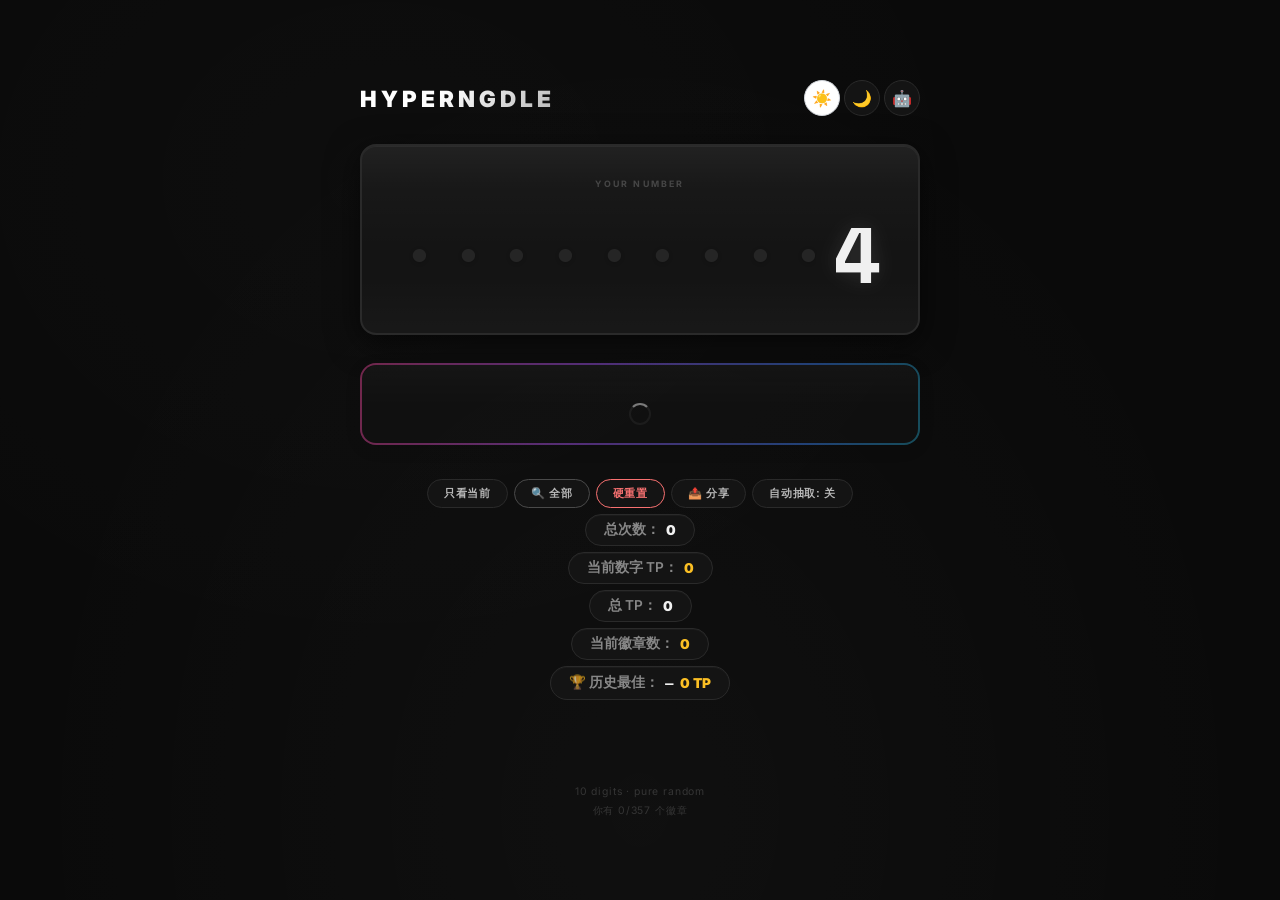
==== commit a2eb945e: "Add files via upload" ====
--- a/HYPERNGdle/index.html
+++ b/HYPERNGdle/index.html
@@ -9,6 +9,7 @@
     <link rel="preconnect" href="https://fonts.gstatic.com" crossorigin />
     <link href="https://fonts.googleapis.com/css2?family=Inter:opsz,wght@14..32,400;14..32,700;14..32,900&family=Space+Mono:wght@400;700&display=swap" rel="stylesheet" />
     <link rel="stylesheet" href="style.css" />
+    <link rel="icon" href="favicon.ico" type="image/x-icon" />
 </head>
 <body>
 
@@ -34,10 +35,6 @@
             <span class="btn__spinner"></span>
         </button>
 
-        <!-- ===== 新增：自动抽取开关 ===== -->
-        <div class="auto-generate-controls">
-            <button id="autoGenerateBtn" class="btn-toggle-badges">自动抽取: 关</button>
-        </div>
 
         <!-- 徽章 & 得分区域 -->
         <div class="badge-area" id="badgeArea">
@@ -47,6 +44,7 @@
                     <button id="filterBtn" class="btn-toggle-badges btn-filter">🔍 全部</button>
                     <button id="hardResetBtn" class="btn-toggle-badges btn-reset" style="color: #f87171; border-color: #f87171;">硬重置</button>
                     <button class="btn-share" id="shareBtn" aria-label="分享当前数字"><span>📤 分享</span></button>
+                    <button id="autoGenerateBtn" class="btn-toggle-badges">自动抽取: 关</button>
                 </div>
                 <div class="badge-score-item">
                     <span class="badge-score-label">总次数：</span>
--- a/HYPERNGdle/style.css
+++ b/HYPERNGdle/style.css
@@ -42,6 +42,7 @@
     --rarity-神话: #34d399;
     --rarity-超越: #60a5fa;
     --rarity-终结: #f87171;
+    --rarity-无尽: #ff6b6b; /* 会被彩虹覆盖 */
 
     /* 内部阴影 & 发光 */
     --card-glow: 0 8px 32px rgba(0, 0, 0, 0.6), inset 0 1px 0 rgba(255, 255, 255, 0.05);
@@ -280,7 +281,7 @@
     transform: scale(0.92) !important;
 }
 
-/* ===== 生成按钮 ===== */
+/* ===== 生成按钮（原版彩虹边框 + 呼吸） ===== */
 .btn-generate {
     width: 100%;
     padding: 18px 12px;
@@ -291,7 +292,7 @@
     font-weight: 900;
     letter-spacing: 0.22em;
     text-transform: uppercase;
-    border: 1px solid var(--outline);
+    border: 2px solid transparent;
     border-radius: var(--radius);
     cursor: pointer;
     transition: all 0.2s cubic-bezier(0.34, 1.56, 0.64, 1);
@@ -299,13 +300,21 @@
     overflow: hidden;
     user-select: none;
     box-shadow: 0 4px 20px rgba(0, 0, 0, 0.5), inset 0 1px 0 rgba(255, 255, 255, 0.05);
+    /* 原版彩虹边框效果 */
+    background: linear-gradient(var(--surface), var(--surface)) padding-box,
+                linear-gradient(100deg, #ec4899, #a855f7, #3b82f6, #10b981, #f97316, #ec4899) border-box;
+    background-size: 200% 200%;
+    animation: cta-rarity-cycle 14s linear infinite, cta-breathe 2.8s ease-in-out infinite;
 }
 [data-theme="light"] .btn-generate {
-    background: linear-gradient(180deg, #f1f3f5 0%, #e9ecef 100%);
+    background: linear-gradient(#ffffff, #f1f3f5) padding-box,
+                linear-gradient(100deg, #ec4899, #a855f7, #3b82f6, #10b981, #f97316, #ec4899) border-box;
+    background-size: 200% 200%;
     color: #1f2937;
     box-shadow: 0 4px 20px rgba(0, 0, 0, 0.05);
 }
 
+/* 按钮内发光层 */
 .btn-generate::before {
     content: '';
     position: absolute;
@@ -316,13 +325,11 @@
 }
 
 .btn-generate:hover:not(:disabled) {
-    background: linear-gradient(180deg, #2e2e2e 0%, #1a1a1a 100%);
-    border-color: var(--outline-strong);
     transform: scale(1.015);
     box-shadow: 0 8px 32px rgba(0, 0, 0, 0.6), inset 0 1px 0 rgba(255, 255, 255, 0.08);
+    animation-play-state: running, paused;
 }
 [data-theme="light"] .btn-generate:hover:not(:disabled) {
-    background: linear-gradient(180deg, #ffffff 0%, #f1f3f5 100%);
     box-shadow: 0 8px 32px rgba(0, 0, 0, 0.08);
 }
 
@@ -337,6 +344,7 @@
     cursor: not-allowed;
     transform: none;
     box-shadow: 0 4px 16px rgba(0, 0, 0, 0.3);
+    animation-play-state: paused, paused;
 }
 
 .btn-generate .btn__text {
@@ -367,6 +375,17 @@
 
 @keyframes spin {
     to { transform: rotate(360deg); }
+}
+
+/* 彩虹渐变边框动画 */
+@keyframes cta-rarity-cycle {
+    0%   { background-position: 0% 50%; }
+    50%  { background-position: 100% 50%; }
+    100% { background-position: 0% 50%; }
+}
+@keyframes cta-breathe {
+    0%, 100% { opacity: 0.9; transform: scale(1); }
+    50%     { opacity: 1;   transform: scale(1.01); }
 }
 
 /* ===== 徽章区域 ===== */
@@ -852,16 +871,19 @@
 
 /* ===== 新增标签 "NEW" ===== */
 .badge-new {
-    display: flex;
-    align-items: center;
-    font-size: 0.85rem;
-    font-weight: 900;
-    color: #fbbf24 !important;
-    background: rgba(251, 191, 36, 0.15) !important;
+    display: inline-flex;
+    align-items: center;
+    font-size: 0.5rem;          /* 与稀有度标签一致 */
+    font-weight: 700;
+    letter-spacing: 0.08em;
+    text-transform: uppercase;
     padding: 2px 10px;
-    border-radius: 40px;
-    border: 1px solid #fbbf24 !important;
-    box-shadow: inset 0 1px 0 rgba(255, 255, 255, 0.03);
+    border-radius: 20px;
+    background: rgba(251, 191, 36, 0.15); /* 金色半透明背景 */
+    border: 1px solid #fbbf24;
+    color: #fbbf24;
+    line-height: 1.4;
+    opacity: 0.9;
 }
 
 /* ===== 卡片入场动画 ===== */
@@ -959,4 +981,15 @@
         font-size: 0.4rem;
         padding: 0 6px;
     }
+}
+
+.footer.footer-gold {
+    color: #fbbf24 !important;
+    text-shadow: 0 0 12px rgba(251, 191, 36, 0.5), 0 0 30px rgba(251, 191, 36, 0.2);
+    font-weight: 700;
+    transition: all 0.5s ease;
+}
+.footer.footer-gold > div {
+    color: inherit;
+    text-shadow: inherit;
 }
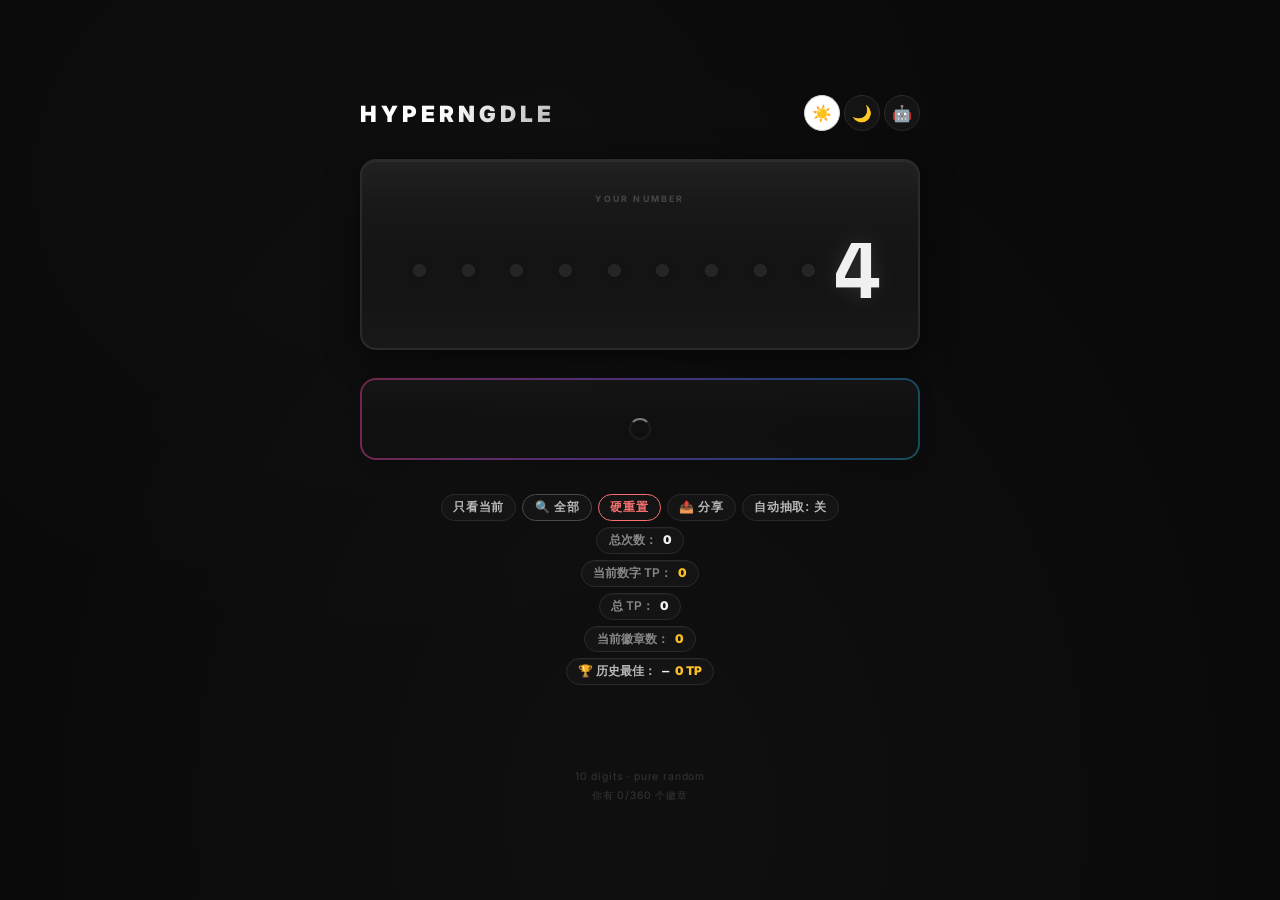
==== commit d7a041ee: "Add files via upload" ====
--- a/HYPERNGdle/index.html
+++ b/HYPERNGdle/index.html
@@ -1,8 +1,5 @@
-<!DOCTYPE html>
-<html lang="zh-CN">
 <head>
     <meta charset="UTF-8" />
-    <meta name="viewport" content="width=device-width, initial-scale=1.0" />
     <title>HYPERNGdle</title>
 
     <link rel="preconnect" href="https://fonts.googleapis.com" />
--- a/HYPERNGdle/style.css
+++ b/HYPERNGdle/style.css
@@ -410,12 +410,13 @@
     display: flex;
     align-items: center;
     gap: 6px;
-    font-size: 0.85rem;
+    font-size: 0.75rem;
     font-weight: 600;
     color: var(--prose-2);
     background: var(--surface);
-    padding: 6px 18px;
-    border-radius: 40px;
+    padding: 0.25rem 0.7rem;
+    line-height: 1.4;
+    border-radius: 9999px;
     border: 1px solid var(--outline);
     box-shadow: inset 0 1px 0 rgba(255, 255, 255, 0.03);
 }
@@ -481,17 +482,25 @@
     font-weight: 600;
 }
 
-.badge-pill .badge-rarity {
+.badge-pill .badge-rarity,
+.badge-pill .badge-new {
     font-size: 0.5rem;
+    padding: 2px 10px;
+    border-radius: 20px;
+    line-height: 1.4;
     font-weight: 700;
     letter-spacing: 0.08em;
     text-transform: uppercase;
-    padding: 2px 10px;
-    border-radius: 20px;
-    background: rgba(255, 255, 255, 0.05);
+}
+.badge-pill .badge-rarity {
+    background: rgba(255,255,255,0.05);
     border: 1px solid currentColor;
-    line-height: 1.4;
-    opacity: 0.9;
+    color: inherit; /* 由父级控制 */
+}
+.badge-pill .badge-new {
+    background: rgba(251,191,36,0.15);
+    border: 1px solid #fbbf24;
+    color: #fbbf24;
 }
 
 .badge-pill .badge-score {
@@ -661,18 +670,27 @@
     flex-wrap: wrap;
 }
 
-.btn-toggle-badges {
+.btn-toggle-badges,
+.btn-share {
     background: var(--surface);
     border: 1px solid var(--outline);
     color: var(--prose-2);
-    font-size: 0.7rem;
     font-weight: 600;
-    padding: 6px 16px;
-    border-radius: 40px;
     cursor: pointer;
     transition: all 0.2s ease;
     letter-spacing: 0.06em;
     user-select: none;
+    /* 新增统一属性 */
+    justify-content: center;
+    display: inline-flex;
+    align-items: center;
+    gap: 4px;
+    white-space: nowrap;         /* 防止文字换行 */
+    font-size: 0.75rem;
+    padding: 0.25rem 0.7rem;
+    line-height: 1.4;
+    min-width: auto;
+    border-radius: 9999px;
 }
 
 .btn-toggle-badges:hover {
@@ -687,7 +705,6 @@
 
 /* 筛选按钮（与徽章稀有度颜色匹配） */
 .btn-filter {
-    min-width: 70px;
     justify-content: center;
 }
 
@@ -806,21 +823,6 @@
 }
 
 /* 分享按钮 */
-.btn-share {
-    background: var(--surface);
-    border: 1px solid var(--outline);
-    color: var(--prose-2);
-    font-size: 0.7rem;
-    font-weight: 600;
-    padding: 6px 16px;
-    border-radius: 40px;
-    cursor: pointer;
-    transition: all 0.2s ease;
-    letter-spacing: 0.06em;
-    display: inline-flex;
-    align-items: center;
-    gap: 4px;
-}
 .btn-share:hover {
     border-color: var(--outline-strong);
     color: var(--prose);
@@ -831,11 +833,6 @@
 }
 
 /* ===== 最佳记录 & 底部信息 ===== */
-.best-record {
-    display: flex;
-    align-items: center;
-    gap: 6px;
-}
 .best-record .best-number {
     font-family: var(--font-mono);
     font-weight: 700;
@@ -845,9 +842,6 @@
 .best-record .best-score {
     font-weight: 900;
     color: #fbbf24;
-}
-.best-record .best-label {
-    opacity: 0.7;
 }
 
 .footer {
@@ -866,25 +860,9 @@
 }
 
 .footer > div {
-    /* 自动继承 .footer 全部样式 */
-}
-
-/* ===== 新增标签 "NEW" ===== */
-.badge-new {
-    display: inline-flex;
-    align-items: center;
-    font-size: 0.5rem;          /* 与稀有度标签一致 */
-    font-weight: 700;
-    letter-spacing: 0.08em;
-    text-transform: uppercase;
-    padding: 2px 10px;
-    border-radius: 20px;
-    background: rgba(251, 191, 36, 0.15); /* 金色半透明背景 */
-    border: 1px solid #fbbf24;
-    color: #fbbf24;
-    line-height: 1.4;
-    opacity: 0.9;
-}
+    gap: 2px
+}
+
 
 /* ===== 卡片入场动画 ===== */
 @keyframes card-enter {
@@ -914,72 +892,115 @@
 }
 
 /* ===== 响应式 ===== */
+/* ===== 移动端额外优化 ===== */
 @media (max-width: 480px) {
-    .number-card {
-        padding: 22px 14px 20px;
-    }
-    .number-card__digits {
-        font-size: clamp(1.8rem, 12vw, 3.2rem);
-    }
-    .btn-generate {
-        font-size: 0.9rem;
-        padding: 16px 12px;
-        letter-spacing: 0.18em;
-    }
-    .title {
-        font-size: 1.1rem;
-        letter-spacing: 0.14em;
-    }
-    .badge-score-item {
-        font-size: 0.8rem;
-        padding: 4px 14px;
-    }
-    .badge-pill {
-        font-size: 0.7rem;
-        padding: 0.2rem 0.6rem 0.2rem 0.4rem;
-        gap: 0.2rem;
-    }
-    .badge-pill .badge-emoji {
-        font-size: 0.85rem;
-    }
-    .badge-pill .badge-rarity {
-        font-size: 0.45rem;
-        padding: 1px 8px;
-    }
-    .badge-pill .badge-score {
-        font-size: 0.5rem;
-        padding: 1px 8px;
-    }
     .app {
         gap: 20px;
-    }
-    .theme-btn {
-        width: 30px;
-        height: 30px;
-        font-size: 0.85rem;
-    }
-    .btn-toggle-badges {
-        font-size: 0.6rem;
-        padding: 4px 12px;
-    }
+        padding: 0 12px;
+    }
+
+    .number-card {
+        padding: 24px 16px 20px;
+        border-radius: var(--radius-lg);
+    }
+
+    .number-card__digits {
+        font-size: clamp(2rem, 14vw, 3.4rem);
+        letter-spacing: 0.02em;
+        gap: 0.02em;
+    }
+
+    .btn-generate {
+        padding: 16px 14px;
+        font-size: 0.9rem;
+        letter-spacing: 0.15em;
+        border-radius: var(--radius-lg);
+    }
+
+    .badge-score-item {
+        gap: 4px;
+        flex-wrap: wrap;
+        justify-content: center;
+        font-size: 0.65rem;
+        padding: 0.2rem 0.5rem;
+    }
+
+    .badge-list {
+        gap: 6px;
+        padding: 0 4px;
+    }
+
+    .badge-pill {
+        font-size: 0.65rem;
+        padding: 0.2rem 0.5rem 0.2rem 0.4rem;
+        gap: 0.2rem;
+        border-radius: 20px;
+    }
+
+    .badge-pill .badge-emoji {
+        font-size: 0.8rem;
+    }
+    .badge-pill .badge-rarity,
+    .badge-pill .badge-score,
+    .badge-pill .badge-new {
+        font-size: 0.45rem;
+        padding: 1px 6px;
+    }
+
+    .badge-controls {
+        gap: 4px;
+        flex-wrap: wrap;
+        justify-content: center;
+    }
+
+    .btn-toggle-badges,
+    .btn-share {
+        min-width: auto;         /* 宽度由内容决定，不强制固定 */
+        border-radius: 40px;     /* 保留按钮圆角 */
+        background: var(--surface);
+        border: 1px solid var(--outline);
+        display: inline-flex;
+        align-items: center;
+        justify-content: center;
+        gap: 4px;
+        font-size: 0.65rem;
+        padding: 0.2rem 0.5rem;
+    }
+
     .btn-filter {
         min-width: 56px;
     }
-}
-
+
+    .footer {
+        font-size: 0.55rem;
+        gap: 1px;
+    }
+
+}
+
+/* 超小屏（< 380px）进一步压缩 */
 @media (max-width: 380px) {
     .number-card__digits {
-        font-size: clamp(1.4rem, 10vw, 2.4rem);
+        font-size: clamp(1.6rem, 12vw, 2.6rem);
     }
     .badge-pill {
-        font-size: 0.6rem;
-        padding: 0.15rem 0.5rem 0.15rem 0.3rem;
-        gap: 0.15rem;
+        font-size: 0.55rem;
+        padding: 0.15rem 0.4rem;
+        gap: 0.1rem;
     }
     .badge-pill .badge-rarity,
-    .badge-pill .badge-score {
+    .badge-pill .badge-score,
+    .badge-pill .badge-new {
         font-size: 0.4rem;
-        padding: 0 6px;
+        padding: 0 4px;
+    }
+    .btn-generate {
+        font-size: 0.8rem;
+        padding: 14px 10px;
+    }
+    .badge-score-item {
+        font-size: 0.7rem;
+        padding: 3px 10px;
     }
 }
 
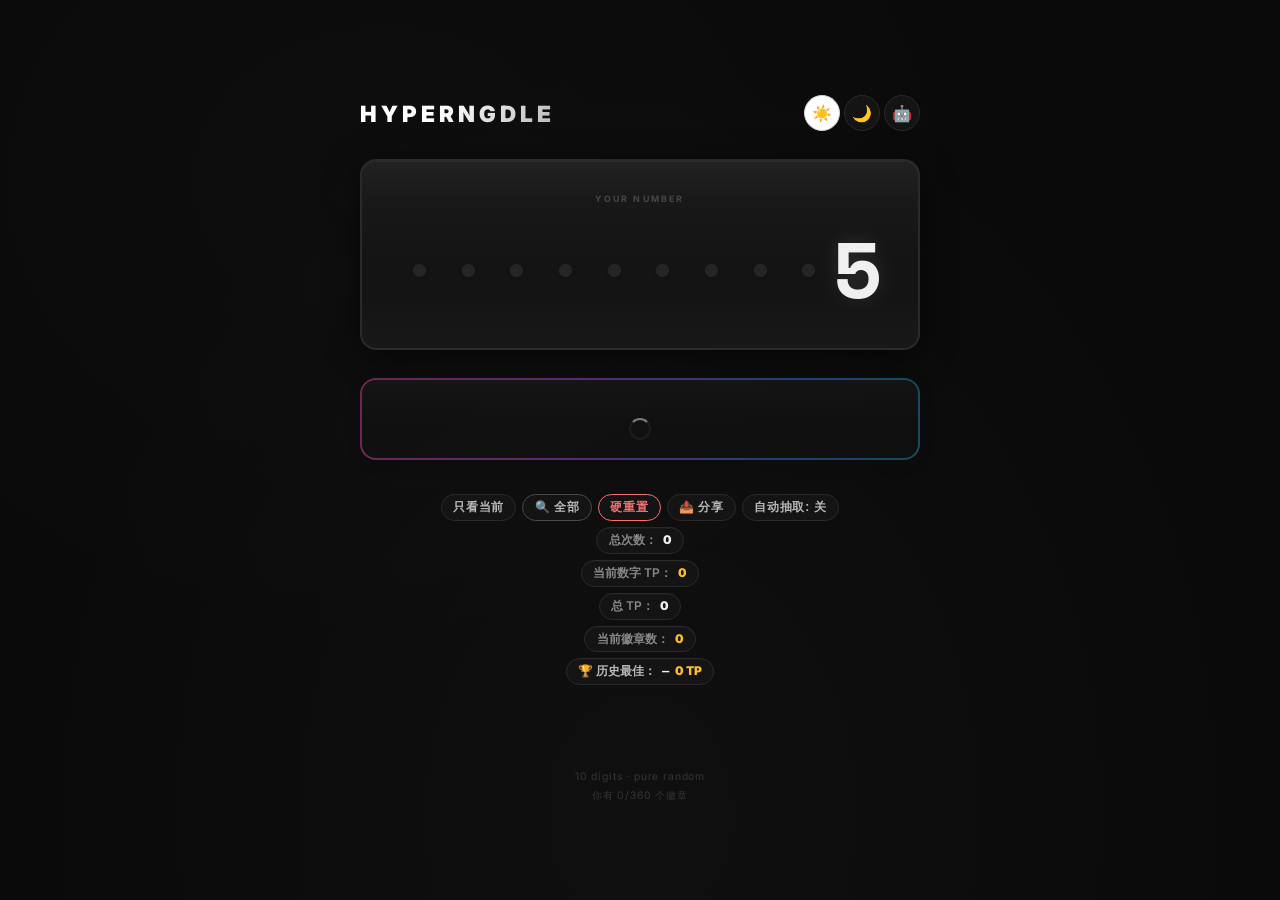
==== commit e067a18f: "Add files via upload" ====
--- a/HYPERNGdle/index.html
+++ b/HYPERNGdle/index.html
@@ -1,3 +1,4 @@
+<!DOCTYPE html>
 <head>
     <meta charset="UTF-8" />
     <title>HYPERNGdle</title>
